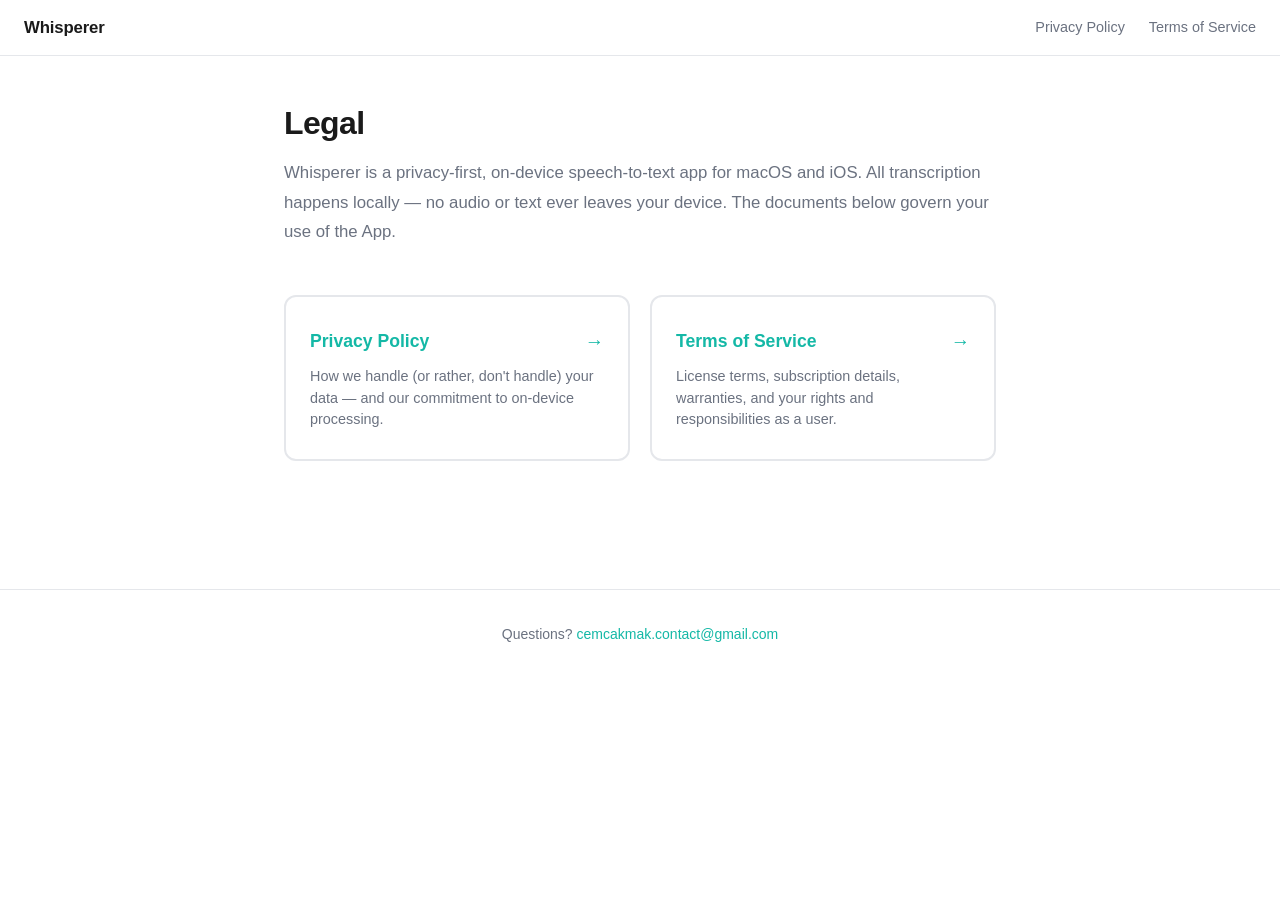
==== index.html @ 08f3130e "Initial release" ====
<!DOCTYPE html>
<html lang="en">
<head>
  <meta charset="UTF-8">
  <meta name="viewport" content="width=device-width, initial-scale=1.0">
  <title>Whisperer — Legal</title>
  <link rel="stylesheet" href="style.css">
</head>
<body>
  <nav>
    <span class="nav-brand">Whisperer</span>
    <div class="nav-links">
      <a href="privacy.html">Privacy Policy</a>
      <a href="terms.html">Terms of Service</a>
    </div>
  </nav>

  <main>
    <h1>Legal</h1>
    <p class="intro">
      Whisperer is a privacy-first, on-device speech-to-text app for macOS and iOS.
      All transcription happens locally — no audio or text ever leaves your device.
      The documents below govern your use of the App.
    </p>

    <div class="cards">
      <a href="privacy.html" class="card">
        <div class="card-title">
          Privacy Policy
          <span class="arrow">→</span>
        </div>
        <p class="card-desc">How we handle (or rather, don't handle) your data — and our commitment to on-device processing.</p>
      </a>

      <a href="terms.html" class="card">
        <div class="card-title">
          Terms of Service
          <span class="arrow">→</span>
        </div>
        <p class="card-desc">License terms, subscription details, warranties, and your rights and responsibilities as a user.</p>
      </a>
    </div>
  </main>

  <footer>
    <p>Questions? <a href="mailto:cemcakmak.contact@gmail.com">cemcakmak.contact@gmail.com</a></p>
  </footer>
</body>
</html>
---- style.css ----
:root {
  --teal: #14B8A6;
  --teal-dark: #0D9488;
  --text: #1a1a1a;
  --muted: #6b7280;
  --border: #e5e7eb;
  --bg: #ffffff;
}

*, *::before, *::after {
  box-sizing: border-box;
}

html {
  font-size: 16px;
}

body {
  margin: 0;
  background: var(--bg);
  color: var(--text);
  font-family: -apple-system, BlinkMacSystemFont, 'Segoe UI', Roboto, Helvetica, Arial, sans-serif;
  line-height: 1.75;
}

/* ── Nav ── */

nav {
  position: sticky;
  top: 0;
  z-index: 100;
  background: var(--bg);
  border-bottom: 1px solid var(--border);
  display: flex;
  align-items: center;
  justify-content: space-between;
  padding: 0 24px;
  height: 56px;
}

.nav-brand {
  font-weight: 700;
  font-size: 1.05rem;
  color: var(--text);
  letter-spacing: -0.01em;
}

.nav-links {
  display: flex;
  gap: 24px;
}

.nav-links a {
  color: var(--muted);
  text-decoration: none;
  font-size: 0.9rem;
  font-weight: 500;
  transition: color 0.15s;
}

.nav-links a:hover {
  color: var(--teal);
}

.nav-links a.active {
  color: var(--teal);
}

/* ── Main content ── */

main {
  max-width: 760px;
  margin: 0 auto;
  padding: 48px 24px 64px;
}

/* ── Typography ── */

h1 {
  font-size: 2rem;
  font-weight: 700;
  color: var(--text);
  letter-spacing: -0.02em;
  line-height: 1.2;
  margin: 0 0 8px;
}

h2 {
  font-size: 1.2rem;
  font-weight: 600;
  color: var(--text);
  border-bottom: 2px solid var(--teal);
  padding-bottom: 6px;
  margin: 48px 0 16px;
  letter-spacing: -0.01em;
}

h3 {
  font-size: 1rem;
  font-weight: 600;
  color: var(--muted);
  margin: 24px 0 8px;
}

p {
  font-size: 1rem;
  margin: 0 0 16px;
  color: var(--text);
}

ul, ol {
  margin: 0 0 16px;
  padding-left: 24px;
}

li {
  margin-bottom: 6px;
}

strong {
  font-weight: 600;
  color: #111;
}

a {
  color: var(--teal);
  text-decoration: none;
}

a:hover {
  text-decoration: underline;
}

/* ── Index page cards ── */

.intro {
  color: var(--muted);
  font-size: 1.05rem;
  margin: 16px 0 48px;
}

.cards {
  display: grid;
  grid-template-columns: 1fr 1fr;
  gap: 20px;
}

.card {
  display: block;
  border: 2px solid var(--border);
  border-radius: 12px;
  padding: 28px 24px;
  text-decoration: none;
  color: var(--text);
  transition: border-color 0.2s, box-shadow 0.2s;
}

.card:hover {
  border-color: var(--teal);
  box-shadow: 0 4px 16px rgba(20, 184, 166, 0.12);
  text-decoration: none;
}

.card-title {
  font-size: 1.1rem;
  font-weight: 600;
  color: var(--teal);
  display: flex;
  align-items: center;
  justify-content: space-between;
  margin-bottom: 8px;
}

.card-title .arrow {
  font-size: 1.2rem;
  transition: transform 0.2s;
}

.card:hover .arrow {
  transform: translateX(4px);
}

.card-desc {
  font-size: 0.9rem;
  color: var(--muted);
  line-height: 1.5;
  margin: 0;
}

/* ── Loading state ── */

.loading {
  color: var(--muted);
  font-style: italic;
}

/* ── Footer ── */

footer {
  margin-top: 64px;
  border-top: 1px solid var(--border);
  padding: 32px 24px;
  text-align: center;
}

footer p {
  margin: 0;
  font-size: 0.875rem;
  color: var(--muted);
}

footer a {
  color: var(--teal);
}

footer a:hover {
  text-decoration: underline;
}

/* ── Responsive ── */

@media (max-width: 600px) {
  nav {
    flex-direction: column;
    align-items: flex-start;
    height: auto;
    padding: 14px 16px;
    gap: 8px;
  }

  .nav-links {
    gap: 16px;
  }

  main {
    padding: 32px 16px 48px;
  }

  h1 {
    font-size: 1.6rem;
  }

  .cards {
    grid-template-columns: 1fr;
  }
}
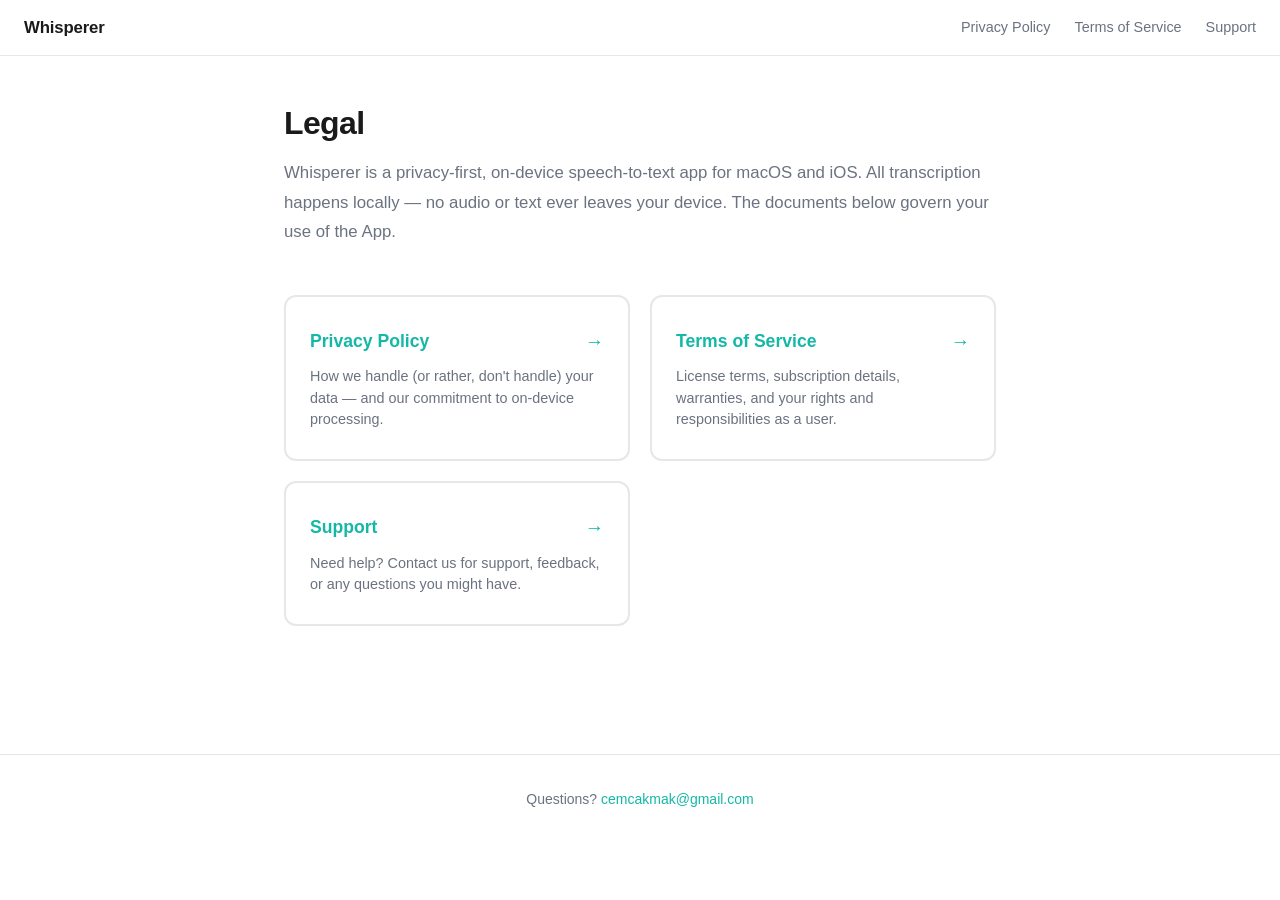
==== commit e3208671: "Add support page" ====
--- a/index.html
+++ b/index.html
@@ -12,6 +12,7 @@
     <div class="nav-links">
       <a href="privacy.html">Privacy Policy</a>
       <a href="terms.html">Terms of Service</a>
+      <a href="support.html">Support</a>
     </div>
   </nav>
 
@@ -39,11 +40,19 @@
         </div>
         <p class="card-desc">License terms, subscription details, warranties, and your rights and responsibilities as a user.</p>
       </a>
+
+      <a href="support.html" class="card">
+        <div class="card-title">
+          Support
+          <span class="arrow">→</span>
+        </div>
+        <p class="card-desc">Need help? Contact us for support, feedback, or any questions you might have.</p>
+      </a>
     </div>
   </main>
 
   <footer>
-    <p>Questions? <a href="mailto:cemcakmak.contact@gmail.com">cemcakmak.contact@gmail.com</a></p>
+    <p>Questions? <a href="mailto:cemcakmak@gmail.com">cemcakmak@gmail.com</a></p>
   </footer>
 </body>
 </html>
